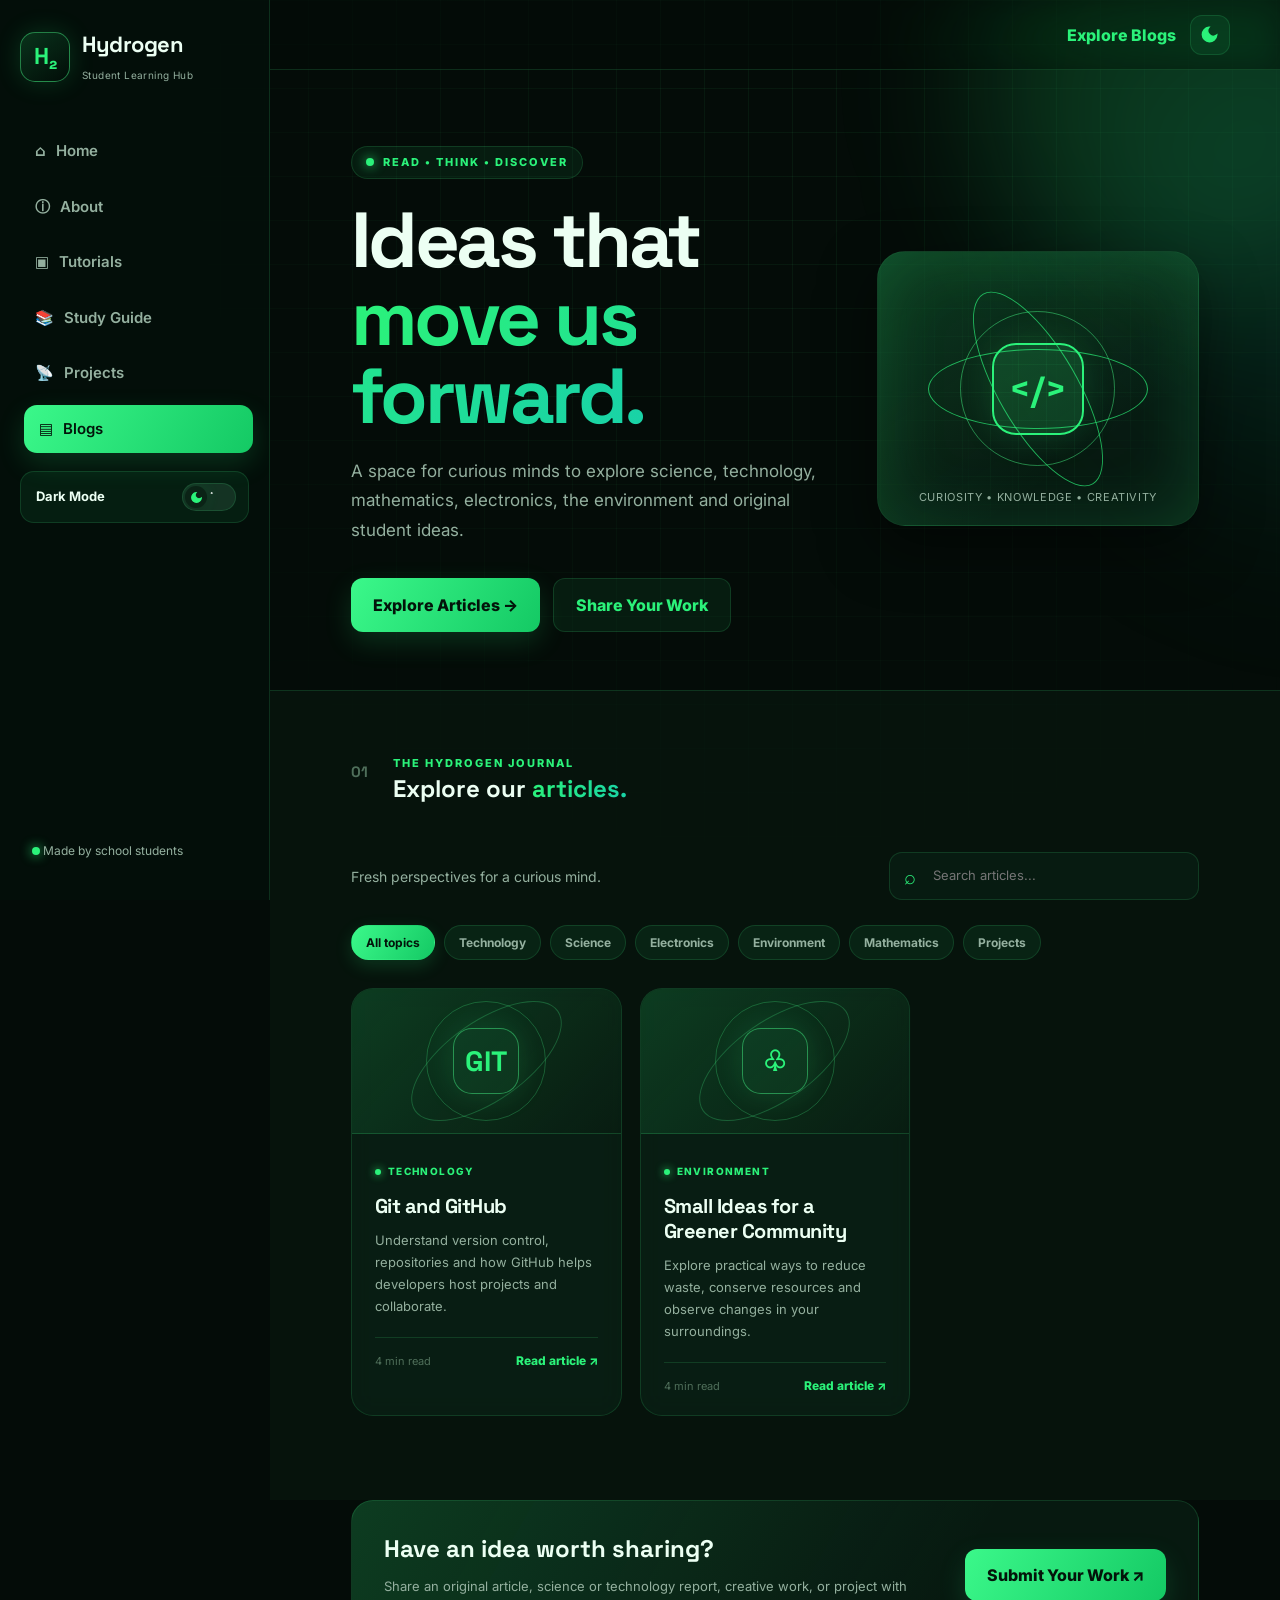
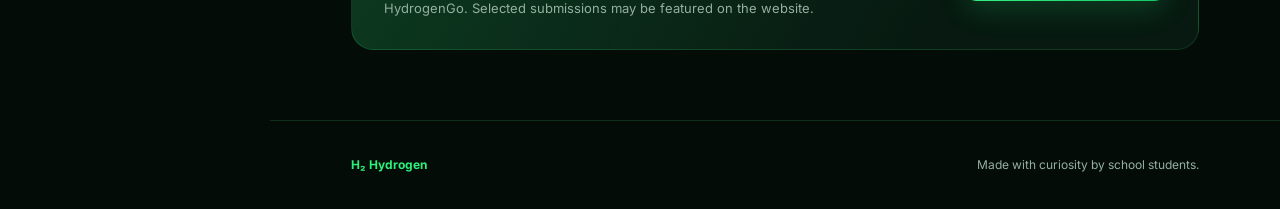
==== blogs.html @ ea43d1a5 "Add files via upload" ====
<!DOCTYPE html>
<html lang="en">
<head>
  <meta charset="UTF-8">
  <meta name="viewport" content="width=device-width, initial-scale=1.0">
  <meta name="theme-color" content="#040c08">
  <script>
    (function () {
      var r = document.documentElement, t = "dark";
      try { if (localStorage.getItem("hydrogen-theme") === "light") t = "light"; } catch (e) {}
      r.setAttribute("data-theme", t);
      r.classList.add("js");
    })();
  </script>
  <link rel="preconnect" href="https://fonts.googleapis.com">
  <link rel="preconnect" href="https://fonts.gstatic.com" crossorigin>
  <link href="https://fonts.googleapis.com/css2?family=Inter:wght@400;500;600;700&family=Space+Grotesk:wght@500;600;700&display=swap" rel="stylesheet">
  <meta name="description" content="Explore Hydrogen blogs on science, technology, electronics, mathematics, the environment, and student projects.">
  <title>Blogs | Hydrogen — Student Learning Hub</title>
  <link rel="stylesheet" href="style.css">
  <link rel="shortcut icon" href="sources/favicon.png" type="image/png">
  <style>
    /* Blog-page styles use the same design tokens as Hydrogen's main stylesheet. */
    .blog-hero { padding: 76px 8% 58px; display: grid; grid-template-columns: minmax(0,1.2fr) minmax(220px,.8fr); gap: 42px; align-items: center; }
    .blog-hero h2 { margin: 22px 0; max-width: 780px; font-size: clamp(44px,6.5vw,78px); line-height: 1; letter-spacing: -.045em; }
    .blog-hero h2 span, .blog-section h2 span { background: linear-gradient(100deg,var(--accent),var(--accent-2),var(--accent)); background-size: 200% auto; -webkit-background-clip:text; background-clip:text; color:transparent; -webkit-text-fill-color:transparent; animation: shimmer 6s linear infinite; }
    .blog-hero p { max-width: 650px; color: var(--muted); font-size: 17px; line-height: 1.75; }
    .blog-hero-visual { min-height: 275px; border: 1px solid var(--border); border-radius: 28px; background: linear-gradient(145deg,var(--glow),transparent 70%),var(--panel); box-shadow: var(--shadow),inset 0 0 70px var(--glow); display:grid; place-items:center; position:relative; overflow:hidden; }
    .blog-hero-visual::before { content:""; position:absolute; inset:0; background-image:linear-gradient(var(--grid-line) 1px,transparent 1px),linear-gradient(90deg,var(--grid-line) 1px,transparent 1px); background-size:28px 28px; -webkit-mask-image:radial-gradient(circle,#000 20%,transparent 75%); mask-image:radial-gradient(circle,#000 20%,transparent 75%); }
    .blog-orbit { width:155px;height:155px;border:1px solid var(--border-strong);border-radius:50%;display:grid;place-items:center;position:relative;animation:float 4s ease-in-out infinite; }
    .blog-orbit::before,.blog-orbit::after { content:"";position:absolute;border:1px solid var(--accent);border-radius:50%;width:220px;height:80px;opacity:.7; }
    .blog-orbit::after { transform:rotate(60deg); }
    .blog-orbit strong { width:92px;height:92px;border:2px solid var(--accent);border-radius:24px;display:grid;place-items:center;color:var(--accent);font:700 35px "Space Grotesk",sans-serif;background:var(--glow);box-shadow:0 0 35px var(--glow);z-index:1; }
    .blog-visual-caption { position:absolute;bottom:20px;color:var(--muted);font-size:11px;letter-spacing:.06em; }
    .blog-section { padding: 64px 8% 84px; background:var(--band); border-top:1px solid var(--border); }
    .blog-toolbar { display:flex;align-items:center;justify-content:space-between;gap:20px;flex-wrap:wrap;margin:0 0 25px; }
    .blog-search { width:min(100%,310px);position:relative; }
    .blog-search span { position:absolute;left:15px;top:10px;color:var(--accent);font-size:20px; }
    .blog-search input { width:100%;padding:13px 15px 13px 43px;border:1px solid var(--border);border-radius:13px;background:var(--panel);color:var(--text);font:inherit;font-size:13px;outline:none; }
    .blog-search input:focus { border-color:var(--border-strong);box-shadow:0 0 0 3px var(--glow); }
    .blog-filters { display:flex;flex-wrap:wrap;gap:9px;margin-bottom:28px; }
    .blog-filter { padding:9px 14px;border:1px solid var(--border);border-radius:99px;background:var(--link-bg);color:var(--muted);font:700 12px Inter,sans-serif;cursor:pointer;transition:transform .2s,border-color .2s,background .2s,color .2s; }
    .blog-filter:hover { transform:translateY(-2px);border-color:var(--border-strong);color:var(--text); }
    .blog-filter.active { color:var(--on-btn);border-color:transparent;background:linear-gradient(120deg,var(--btn-from),var(--btn-to));box-shadow:0 6px 18px var(--glow); }
    .blog-grid { display:grid;grid-template-columns:repeat(3,minmax(0,1fr));gap:18px; }
    .blog-card { min-width:0;min-height:310px;position:relative;isolation:isolate;overflow:hidden;padding:0;border:1px solid var(--border);border-radius:22px;background:var(--panel);backdrop-filter:blur(12px);transition:transform .35s,border-color .3s,box-shadow .35s; }
    .blog-card::before { content:"";position:absolute;inset:0;z-index:-1;pointer-events:none;background:radial-gradient(420px circle at var(--mx,50%) var(--my,0%),var(--glow),transparent 45%);opacity:0;transition:opacity .35s; }
    .blog-card:hover { transform:translateY(-7px);border-color:var(--border-strong);box-shadow:var(--shadow); }
    .blog-card:hover::before { opacity:1; }
    .blog-card-art { height:145px;display:grid;place-items:center;position:relative;overflow:hidden;border-bottom:1px solid var(--border);background:linear-gradient(135deg,var(--link-bg-hover),transparent),var(--band); }
    .blog-card-art::before,.blog-card-art::after { content:"";position:absolute;width:120px;height:120px;border:1px solid var(--border-strong);border-radius:50%;opacity:.55; }
    .blog-card-art::after { width:175px;height:80px;transform:rotate(-35deg); }
    .blog-card-art span { width:66px;height:66px;border:1px solid var(--border-strong);border-radius:19px;background:var(--link-bg);color:var(--accent);display:grid;place-items:center;font:700 28px "Space Grotesk",sans-serif;box-shadow:0 0 30px var(--glow);z-index:1; }
    .blog-card-body { padding:23px 23px 20px; }
    .blog-tag { display:inline-flex;align-items:center;gap:7px;color:var(--accent);font-size:10px;font-weight:800;letter-spacing:1.4px;text-transform:uppercase; }
    .blog-tag::before { content:"";width:6px;height:6px;border-radius:50%;background:var(--accent);box-shadow:0 0 9px var(--accent); }
    .blog-card h3 { margin:13px 0 10px;font-size:20px;line-height:1.25;letter-spacing:-.025em; }
    .blog-card p { color:var(--muted);font-size:13px;line-height:1.7;margin-bottom:20px; }
    .blog-card-bottom { display:flex;align-items:center;justify-content:space-between;gap:12px;border-top:1px solid var(--border);padding-top:14px;color:var(--faint);font-size:11px; }
    .blog-read { color:var(--accent);font-size:12px;font-weight:800;white-space:nowrap; }
    .blog-read:hover { text-decoration:underline;text-underline-offset:4px; }
    .blog-empty { display:none;text-align:center;padding:32px;border:1px dashed var(--border);border-radius:18px;color:var(--muted); }
    .blog-cta { margin:0 8% 70px;padding:30px 32px;border:1px solid var(--border);border-radius:22px;background:linear-gradient(120deg,var(--glow),transparent 70%),var(--panel);display:flex;align-items:center;justify-content:space-between;gap:22px; }
    .blog-cta h3 { font-size:24px;margin-bottom:8px; }
    .blog-cta p { color:var(--muted);font-size:13px;line-height:1.7;max-width:620px; }
    .blog-cta .btn { flex:none; }
    @media(max-width:1100px) { .blog-grid{grid-template-columns:repeat(2,minmax(0,1fr));} .blog-hero{gap:25px;} }
    @media(max-width:900px) { .blog-hero{grid-template-columns:1fr;padding:55px 6% 45px;gap:30px;} .blog-hero-visual{min-height:230px;max-width:550px;width:100%;} .blog-section{padding:55px 6% 65px;} .blog-cta{margin:0 6% 55px;} }
    @media(max-width:600px) { .blog-hero h2{font-size:clamp(42px,12vw,62px);} .blog-hero p{font-size:15px;} .blog-grid{grid-template-columns:1fr;} .blog-card{min-height:0;} .blog-card-art{height:135px;} .blog-toolbar{align-items:stretch;} .blog-search{width:100%;} .blog-cta{padding:24px;align-items:flex-start;flex-direction:column;} .blog-cta .btn{width:100%;justify-content:center;} }
  </style>
</head>
<body>
  <div class="green-pulse"></div>

  <aside class="sidebar" id="sidebar">
    <div class="brand">
      <div class="logo">H₂</div>
      <div><h1>Hydrogen</h1><span>Student Learning Hub</span></div>
    </div>
    <button class="close-btn" id="closeSidebar" aria-label="Close menu">×</button>
    <nav aria-label="Main navigation">
      <a href="index.html">⌂ <span>Home</span></a>
      <a href="index.html#about">ⓘ <span>About</span></a>
      <a href="index.html#tutorials">▣ <span>Tutorials</span></a>
      <a href="studyguide.html">📚 <span>Study Guide</span></a>
      <a href="projects.html">📡 <span>Projects</span></a>
      <a href="blogs.html" class="active" aria-current="page">▤ <span>Blogs</span></a>
    </nav>
    <button class="theme-toggle" id="themeToggle" type="button" aria-label="Toggle light and dark mode" aria-pressed="false" data-theme-toggle>
      <span class="theme-label" id="themeLabel">Dark Mode</span>
      <span class="theme-switch" aria-hidden="true"><span class="knob"><svg class="ico moon" viewBox="0 0 24 24"><path d="M21 12.8A9 9 0 1 1 11.2 3a7 7 0 0 0 9.8 9.8z"/></svg><svg class="ico sun" viewBox="0 0 24 24"><circle cx="12" cy="12" r="4.2"/><path d="M12 2v2.5M12 19.5V22M2 12h2.5M19.5 12H22M4.9 4.9l1.8 1.8M17.3 17.3l1.8 1.8M4.9 19.1l1.8-1.8M17.3 6.7l1.8-1.8" fill="none"/></svg></span></span>
    </button>
    <div class="sidebar-footer"><span class="dot"></span> Made by school students</div>
  </aside>

  <main class="content">
    <header class="topbar">
      <button class="menu-btn" id="openSidebar" aria-label="Open menu">☰</button>
      <div class="mini-brand">Hydrogen</div>
      <div class="top-actions">
        <a href="#articles" class="top-link">Explore Blogs</a>
        <button class="theme-mini" type="button" aria-label="Toggle light and dark mode" data-theme-toggle><svg class="ico moon" viewBox="0 0 24 24"><path d="M21 12.8A9 9 0 1 1 11.2 3a7 7 0 0 0 9.8 9.8z"/></svg><svg class="ico sun" viewBox="0 0 24 24"><circle cx="12" cy="12" r="4.2"/><path d="M12 2v2.5M12 19.5V22M2 12h2.5M19.5 12H22M4.9 4.9l1.8 1.8M17.3 17.3l1.8 1.8M4.9 19.1l1.8-1.8M17.3 6.7l1.8-1.8" fill="none"/></svg></button>
      </div>
    </header>

    <section class="blog-hero">
      <div class="hero-text">
        <div class="eyebrow"><span class="blink-dot"></span> READ • THINK • DISCOVER</div>
        <h2>Ideas that <span>move us forward.</span></h2>
        <p>A space for curious minds to explore science, technology, mathematics, electronics, the environment and original student ideas.</p>
        <div class="hero-actions">
          <a href="#articles" class="btn primary">Explore Articles →</a>
          <a href="#contribute" class="btn secondary">Share Your Work</a>
        </div>
      </div>
      <div class="blog-hero-visual" aria-label="Blog and ideas illustration">
        <div class="blog-orbit"><strong>&lt;/&gt;</strong></div>
        <div class="blog-visual-caption">CURIOSITY • KNOWLEDGE • CREATIVITY</div>
      </div>
    </section>

    <section class="blog-section" id="articles">
      <div class="section-heading">
        <span>01</span>
        <div><p class="eyebrow">THE HYDROGEN JOURNAL</p><h2>Explore our <span>articles.</span></h2></div>
      </div>
      <div class="blog-toolbar">
        <p style="color:var(--muted);font-size:14px">Fresh perspectives for a curious mind.</p>
        <label class="blog-search"><span aria-hidden="true">⌕</span><input type="search" id="blogSearch" placeholder="Search articles..." aria-label="Search blog articles"></label>
      </div>
      <div class="blog-filters" role="group" aria-label="Filter articles">
        <button class="blog-filter active" data-filter="all" aria-pressed="true">All topics</button>
        <button class="blog-filter" data-filter="technology" aria-pressed="false">Technology</button>
        <button class="blog-filter" data-filter="science" aria-pressed="false">Science</button>
        <button class="blog-filter" data-filter="electronics" aria-pressed="false">Electronics</button>
        <button class="blog-filter" data-filter="environment" aria-pressed="false">Environment</button>
        <button class="blog-filter" data-filter="mathematics" aria-pressed="false">Mathematics</button>
        <button class="blog-filter" data-filter="projects" aria-pressed="false">Projects</button>
      </div>

      <div class="blog-grid" id="blogGrid">
       <!-- <article class="blog-card" data-category="technology" data-search="internet website browser server web technology html coding">
          <div class="blog-card-art"><span>&lt;/&gt;</span></div>
          <div class="blog-card-body"><span class="blog-tag">Technology</span><h3>How Does the Internet Work?</h3><p>A beginner-friendly introduction to websites, browsers, servers and how information travels across the web.</p><div class="blog-card-bottom"><span>6 min read</span><a class="blog-read" href="#contribute">Read article ↗</a></div></div>
        </article> -->
  <!--      <article class="blog-card" data-category="science" data-search="scientific method hypothesis experiment observation evidence science">
          <div class="blog-card-art"><span>⚗</span></div>
          <div class="blog-card-body"><span class="blog-tag">Design</span><h3>Blender Tutorial</h3><p>Discover how to use Blender for creating 3D models and more.</p><div class="blog-card-bottom"><span>5 min read</span><a class="blog-read" href="blender-masterclass.html">Read article ↗</a></div></div>
        </article> -->
        <article class="blog-card" data-category="technology" data-search="git github version control repository commits software development programming collaboration">
          <div class="blog-card-art"><span>GIT</span></div>
          <div class="blog-card-body"><span class="blog-tag">Technology</span><h3>Git and GitHub</h3><p>Understand version control, repositories and how GitHub helps developers host projects and collaborate.</p><div class="blog-card-bottom"><span>4 min read</span><a class="blog-read" href="git-and-github.html">Read article ↗</a></div></div>
        </article>
   <!--     <article class="blog-card" data-category="electronics" data-search="arduino sensors microcontroller electronics circuit coding input output">
          <div class="blog-card-art"><span>⌁</span></div>
          <div class="blog-card-body"><span class="blog-tag">Electronics</span><h3>Getting Started with Arduino and Sensors</h3><p>Learn how a microcontroller reads sensor signals and uses them to control outputs in a practical project.</p><div class="blog-card-bottom"><span>7 min read</span><a class="blog-read" href="#contribute">Read article ↗</a></div></div>
        </article> -->
        <article class="blog-card" data-category="environment" data-search="environment pollution recycling waste sustainability climate nature">
          <div class="blog-card-art"><span>♧</span></div>
          <div class="blog-card-body"><span class="blog-tag">Environment</span><h3>Small Ideas for a Greener Community</h3><p>Explore practical ways to reduce waste, conserve resources and observe changes in your surroundings.</p><div class="blog-card-bottom"><span>4 min read</span><a class="blog-read" href="greener-community.html">Read article ↗</a></div></div>
        </article>
    <!--    <article class="blog-card" data-category="mathematics" data-search="mathematics maths patterns algebra geometry daily life problem solving">
          <div class="blog-card-art"><span>∑</span></div>
          <div class="blog-card-body"><span class="blog-tag">Mathematics</span><h3>Where Mathematics Hides in Everyday Life</h3><p>From patterns and measurement to proportions, maths helps explain everyday problems and decisions.</p><div class="blog-card-bottom"><span>5 min read</span><a class="blog-read" href="#contribute">Read article ↗</a></div></div>
        </article> -->
      <!--  <article class="blog-card" data-category="projects" data-search="student project prototype planning testing documentation invention ideas">
          <div class="blog-card-art"><span>⚙</span></div>
          <div class="blog-card-body"><span class="blog-tag">Projects</span><h3>Turn an Idea into a Working Prototype</h3><p>A simple workflow for defining a problem, planning a build, testing it carefully and recording results.</p><div class="blog-card-bottom"><span>6 min read</span><a class="blog-read" href="#contribute">Read article ↗</a></div></div>
        </article> -->
      </div>
      <div class="blog-empty" id="blogEmpty">No articles found. Try another search term or category.</div>
    </section>

    <section class="blog-cta" id="contribute">
      <div><h3>Have an idea worth sharing?</h3><p>Share an original article, science or technology report, creative work, or project with HydrogenGo. Selected submissions may be featured on the website.</p></div>
      <a class="btn primary" href="https://forms.gle/PyYU1roiR1XCvZ848" target="_blank" rel="noopener noreferrer">Submit Your Work ↗</a>
    </section>

    <footer><strong>H₂ Hydrogen</strong><span>Made with curiosity by school students.</span></footer>
  </main>
  <script src="script.js"></script>
  <script>
    (() => {
      const search = document.getElementById('blogSearch');
      const filters = [...document.querySelectorAll('.blog-filter')];
      const cards = [...document.querySelectorAll('.blog-card')];
      const empty = document.getElementById('blogEmpty');
      let category = 'all';
      function update() {
        const q = search.value.trim().toLowerCase();
        let count = 0;
        cards.forEach(card => {
          const matchesCategory = category === 'all' || card.dataset.category === category;
          const matchesSearch = (card.innerText + ' ' + card.dataset.search).toLowerCase().includes(q);
          const visible = matchesCategory && matchesSearch;
          card.hidden = !visible;
          if (visible) count++;
        });
        empty.style.display = count ? 'none' : 'block';
      }
      search.addEventListener('input', update);
      filters.forEach(button => button.addEventListener('click', () => {
        category = button.dataset.filter;
        filters.forEach(item => {
          const active = item === button;
          item.classList.toggle('active', active);
          item.setAttribute('aria-pressed', String(active));
        });
        update();
      }));
      // Keep the same cursor spotlight interaction as Hydrogen's existing cards.
      if (window.matchMedia('(hover: hover) and (pointer: fine)').matches) {
        document.addEventListener('pointermove', event => {
          const card = event.target.closest?.('.blog-card');
          if (!card) return;
          const rect = card.getBoundingClientRect();
          card.style.setProperty('--mx', `${event.clientX - rect.left}px`);
          card.style.setProperty('--my', `${event.clientY - rect.top}px`);
        }, { passive: true });
      }
    })();
  </script>
</body>
</html>
---- style.css ----
/* =========================================================
   Hydrogen — redesigned theme, light mode, toggles & motion
   ========================================================= */

*,
*::before,
*::after { box-sizing: border-box; margin: 0; padding: 0; }

/* ---------- Design tokens ---------- */
:root,
html[data-theme="dark"] {
  color-scheme: dark;
  --bg: #040c08;
  --panel: rgba(12, 36, 23, .58);
  --text: #ecfff3;
  --muted: #94b09f;
  --faint: #4f6f5b;
  --border: rgba(74, 255, 140, .14);
  --border-strong: rgba(74, 255, 140, .45);
  --accent: #2bf27a;
  --accent-2: #19d3a6;
  --accent-soft: #9affbe;
  --btn-from: #3bf88a;
  --btn-to: #14c964;
  --on-btn: #03140a;
  --nav-bg: rgba(4, 16, 10, .8);
  --bar-bg: rgba(4, 12, 8, .55);
  --band: rgba(9, 30, 19, .45);
  --shadow: 0 22px 55px rgba(0, 0, 0, .5);
  --glow: rgba(43, 242, 122, .16);
  --blob-1: rgba(43, 242, 122, .17);
  --blob-2: rgba(25, 211, 166, .11);
  --grid-line: rgba(74, 255, 140, .055);
  --link-bg: rgba(43, 242, 122, .07);
  --link-bg-hover: rgba(43, 242, 122, .15);
  --switch-track: #143323;
  --knob-bg: #0b2316;
  --ring: rgba(43, 242, 122, .55);
}

html[data-theme="light"] {
  color-scheme: light;
  --bg: #f3faf5;
  --panel: rgba(255, 255, 255, .74);
  --text: #0a1f14;
  --muted: #4a6455;
  --faint: #8ba698;
  --border: rgba(8, 110, 55, .15);
  --border-strong: rgba(8, 130, 65, .45);
  --accent: #087a3c;
  --accent-2: #0a8a78;
  --accent-soft: #066d35;
  --btn-from: #0a8a45;
  --btn-to: #066c34;
  --on-btn: #ffffff;
  --nav-bg: rgba(255, 255, 255, .82);
  --bar-bg: rgba(243, 250, 245, .7);
  --band: rgba(214, 241, 223, .55);
  --shadow: 0 20px 46px rgba(14, 82, 46, .15);
  --glow: rgba(20, 170, 90, .15);
  --blob-1: rgba(60, 214, 120, .30);
  --blob-2: rgba(120, 225, 200, .28);
  --grid-line: rgba(8, 110, 55, .06);
  --link-bg: rgba(8, 122, 60, .06);
  --link-bg-hover: rgba(8, 122, 60, .13);
  --switch-track: #bfe7cc;
  --knob-bg: #ffffff;
  --ring: rgba(8, 122, 60, .5);
}

/* ---------- Base ---------- */
html { scroll-behavior: smooth; -webkit-text-size-adjust: 100%; }

body {
  min-height: 100vh;
  min-height: 100dvh;
  background: var(--bg);
  color: var(--text);
  font-family: "Inter", system-ui, -apple-system, "Segoe UI", Roboto, Arial, sans-serif;
  line-height: 1.5;
  overflow-x: hidden;
  animation: page-in .7s ease both;
}

/* subtle tech grid behind everything */
body::before {
  content: "";
  position: fixed;
  inset: 0;
  z-index: 0;
  pointer-events: none;
  background-image:
    linear-gradient(var(--grid-line) 1px, transparent 1px),
    linear-gradient(90deg, var(--grid-line) 1px, transparent 1px);
  background-size: 44px 44px;
  -webkit-mask-image: radial-gradient(ellipse at 60% 20%, #000 10%, transparent 72%);
  mask-image: radial-gradient(ellipse at 60% 20%, #000 10%, transparent 72%);
}

a { color: inherit; text-decoration: none; }

h1, h2, h3, .logo, .atom, .mini-brand {
  font-family: "Space Grotesk", "Inter", system-ui, sans-serif;
}

::selection { background: var(--accent); color: var(--on-btn); }

:focus-visible {
  outline: 2px solid var(--ring);
  outline-offset: 3px;
  border-radius: 8px;
}

/* themed scrollbar */
html { scrollbar-width: thin; scrollbar-color: var(--faint) transparent; }
::-webkit-scrollbar { width: 10px; }
::-webkit-scrollbar-thumb { background: var(--faint); border-radius: 10px; border: 2px solid var(--bg); }

/* ---------- Ambient background blobs ---------- */
.green-pulse {
  position: fixed;
  width: 420px;
  height: 420px;
  right: -120px;
  top: -130px;
  border-radius: 50%;
  background: var(--blob-1);
  filter: blur(70px);
  animation: drift-a 14s ease-in-out infinite;
  pointer-events: none;
  z-index: 0;
}

.green-pulse::after {
  content: "";
  position: fixed;
  width: 460px;
  height: 460px;
  left: 120px;
  bottom: -200px;
  border-radius: 50%;
  background: var(--blob-2);
  filter: blur(80px);
  animation: drift-b 18s ease-in-out infinite;
}

/* ---------- Scroll progress ---------- */
.scroll-progress {
  position: fixed;
  top: 0;
  left: 0;
  width: 100%;
  height: 3px;
  z-index: 100;
  transform-origin: 0 50%;
  transform: scaleX(0);
  background: linear-gradient(90deg, var(--accent), var(--accent-2));
  box-shadow: 0 0 12px var(--accent);
  pointer-events: none;
}

/* ---------- Sidebar ---------- */
.sidebar {
  position: fixed;
  left: 0;
  top: 0;
  width: 270px;
  height: 100vh;
  height: 100dvh;
  padding: 28px 20px;
  background: var(--nav-bg);
  border-right: 1px solid var(--border);
  z-index: 40;
  display: flex;
  flex-direction: column;
  overflow-y: auto;
  -webkit-backdrop-filter: blur(22px) saturate(140%);
  backdrop-filter: blur(22px) saturate(140%);
  transition: transform .4s cubic-bezier(.2, .8, .2, 1), background-color .4s;
}

.brand {
  display: flex;
  align-items: center;
  gap: 12px;
  margin-bottom: 42px;
}

.logo {
  width: 50px;
  height: 50px;
  display: grid;
  place-items: center;
  border: 1px solid var(--border-strong);
  border-radius: 15px;
  color: var(--accent);
  font-size: 23px;
  font-weight: 800;
  background: linear-gradient(145deg, var(--glow), transparent);
  box-shadow: 0 0 26px var(--glow);
  animation: logo-glow 3.6s ease-in-out infinite;
}

.brand h1 { font-size: 22px; letter-spacing: -.02em; }
.brand span { color: var(--muted); font-size: 10px; letter-spacing: .04em; }

.sidebar nav { display: grid; gap: 7px; }

.sidebar nav a {
  position: relative;
  display: flex;
  align-items: center;
  gap: 10px;
  padding: 13px 15px;
  border-radius: 13px;
  color: var(--muted);
  font-weight: 600;
  font-size: 15px;
  transition: color .25s, background-color .25s, transform .25s, box-shadow .25s;
}

.sidebar nav a:hover {
  color: var(--text);
  background: var(--link-bg-hover);
  transform: translateX(4px);
}

.sidebar nav a.active {
  color: var(--on-btn);
  background: linear-gradient(120deg, var(--btn-from), var(--btn-to));
  transform: translateX(4px);
  box-shadow: 0 10px 28px var(--glow);
}

.sidebar-footer {
  margin-top: auto;
  color: var(--muted);
  font-size: 12px;
  padding: 12px;
}

.dot, .blink-dot {
  display: inline-block;
  width: 8px;
  height: 8px;
  border-radius: 50%;
  background: var(--accent);
  box-shadow: 0 0 12px var(--accent);
  animation: blink 1.4s infinite;
}

.backdrop {
  position: fixed;
  inset: 0;
  z-index: 30;
  background: rgba(2, 10, 6, .55);
  -webkit-backdrop-filter: blur(4px);
  backdrop-filter: blur(4px);
  opacity: 0;
  pointer-events: none;
  transition: opacity .35s ease;
}
.backdrop.show { opacity: 1; pointer-events: auto; }

/* ---------- Theme toggle (sidebar) ---------- */
.theme-toggle {
  margin-top: 18px;
  width: 100%;
  padding: 11px 12px 11px 15px;
  border: 1px solid var(--border);
  border-radius: 14px;
  background: var(--link-bg);
  color: var(--text);
  cursor: pointer;
  display: flex;
  align-items: center;
  justify-content: space-between;
  gap: 10px;
  font: inherit;
  font-size: 13px;
  font-weight: 700;
  transition: border-color .25s, transform .25s, background-color .25s;
}
.theme-toggle:hover { border-color: var(--border-strong); transform: translateX(3px); }
.theme-toggle:active { transform: scale(.98); }

.theme-switch {
  position: relative;
  flex: none;
  width: 54px;
  height: 28px;
  border-radius: 30px;
  background: var(--switch-track);
  border: 1px solid var(--border);
  overflow: hidden;
  transition: background-color .4s;
}

/* stars (dark) / clouds (light) decoration */
.theme-switch::before {
  content: "";
  position: absolute;
  inset: 0;
  background:
    radial-gradient(circle at 26% 30%, #fff 0 1px, transparent 1.5px),
    radial-gradient(circle at 40% 70%, #fff 0 1px, transparent 1.5px),
    radial-gradient(circle at 55% 35%, #fff 0 .8px, transparent 1.3px);
  opacity: .8;
  transition: opacity .4s, transform .5s;
}
html[data-theme="light"] .theme-switch::before {
  opacity: 0;
  transform: translateY(-10px);
}

.knob {
  position: absolute;
  top: 2px;
  left: 2px;
  width: 22px;
  height: 22px;
  border-radius: 50%;
  display: grid;
  place-items: center;
  color: var(--accent);
  background: var(--knob-bg);
  box-shadow: 0 2px 8px rgba(0, 0, 0, .3), 0 0 14px var(--glow);
  transition: transform .5s cubic-bezier(.68, -.4, .27, 1.4), background-color .4s;
}
html[data-theme="light"] .knob { transform: translateX(26px) rotate(360deg); color: #e89a00; }

.ico {
  grid-area: 1 / 1;
  width: 13px;
  height: 13px;
  fill: currentColor;
  stroke: currentColor;
  stroke-width: 2;
  stroke-linecap: round;
  transition: opacity .3s, transform .5s;
}
.ico.sun { opacity: 0; transform: scale(.3) rotate(-90deg); }
html[data-theme="light"] .ico.sun { opacity: 1; transform: none; }
html[data-theme="light"] .ico.moon { opacity: 0; transform: scale(.3) rotate(90deg); }

/* ---------- Theme toggle (compact, top bar) ---------- */
.theme-mini {
  position: relative;
  width: 40px;
  height: 40px;
  border-radius: 12px;
  border: 1px solid var(--border);
  background: var(--link-bg);
  color: var(--accent);
  display: grid;
  place-items: center;
  cursor: pointer;
  transition: transform .25s, border-color .25s, background-color .25s;
}
.theme-mini:hover { transform: translateY(-2px) rotate(-8deg); border-color: var(--border-strong); background: var(--link-bg-hover); }
.theme-mini:active { transform: scale(.92); }
.theme-mini .ico { width: 19px; height: 19px; }
html[data-theme="light"] .theme-mini { color: #d98b00; }

/* ---------- Layout ---------- */
.content {
  margin-left: 270px;
  position: relative;
  z-index: 1;
}

.topbar {
  position: sticky;
  top: 0;
  z-index: 20;
  height: 70px;
  display: flex;
  align-items: center;
  justify-content: space-between;
  gap: 14px;
  padding: 0 5%;
  background: var(--bar-bg);
  border-bottom: 1px solid var(--border);
  -webkit-backdrop-filter: blur(16px) saturate(140%);
  backdrop-filter: blur(16px) saturate(140%);
  transition: background-color .4s;
}

.top-actions {
  display: flex;
  align-items: center;
  gap: 14px;
  margin-left: auto;
}

.mini-brand, .top-link {
  color: var(--accent);
  font-weight: 800;
}

.top-link {
  position: relative;
  padding: 4px 0;
}
.top-link::after {
  content: "";
  position: absolute;
  left: 0; right: 0; bottom: 0;
  height: 2px;
  background: var(--accent);
  transform: scaleX(0);
  transform-origin: left;
  transition: transform .3s ease;
}
.top-link:hover::after { transform: scaleX(1); }

.menu-btn, .close-btn { display: none; }

/* ---------- Hero ---------- */
.hero {
  min-height: calc(100vh - 70px);
  padding: 80px 8%;
  display: grid;
  grid-template-columns: 1.2fr .8fr;
  gap: 50px;
  align-items: center;
}

.eyebrow {
  color: var(--accent);
  font-size: 11px;
  letter-spacing: 2px;
  font-weight: 800;
}

.hero-text .eyebrow,
.hero > :first-child > .eyebrow {
  display: inline-flex;
  align-items: center;
  gap: 9px;
  padding: 7px 14px;
  border: 1px solid var(--border);
  border-radius: 99px;
  background: var(--link-bg);
}

.hero h2 {
  margin: 22px 0;
  max-width: 800px;
  font-size: clamp(46px, 7vw, 92px);
  line-height: .98;
  letter-spacing: -.045em;
}

.hero h2 span,
.section h2 span {
  background: linear-gradient(100deg, var(--accent), var(--accent-2), var(--accent));
  background-size: 200% auto;
  -webkit-background-clip: text;
  background-clip: text;
  color: transparent;
  -webkit-text-fill-color: transparent;
  animation: shimmer 6s linear infinite;
}

.hero p {
  max-width: 650px;
  color: var(--muted);
  font-size: 18px;
  line-height: 1.7;
}

.hero-actions {
  display: flex;
  flex-wrap: wrap;
  gap: 13px;
  margin-top: 32px;
}

/* hero entrance choreography */
.hero > :first-child > * { animation: rise .9s cubic-bezier(.2, .7, .2, 1) backwards; }
.hero > :first-child > :nth-child(1) { animation-delay: .10s; }
.hero > :first-child > :nth-child(2) { animation-delay: .22s; }
.hero > :first-child > :nth-child(3) { animation-delay: .34s; }
.hero > :first-child > :nth-child(4) { animation-delay: .46s; }
.hero-card { animation: pop 1s cubic-bezier(.2, .8, .2, 1) .3s backwards; }

/* ---------- Buttons ---------- */
.btn {
  position: relative;
  display: inline-flex;
  align-items: center;
  gap: 6px;
  padding: 14px 22px;
  border-radius: 12px;
  font-weight: 800;
  overflow: hidden;
  transition: transform .3s, box-shadow .3s, border-color .3s, background-color .3s;
}

.btn.primary {
  background: linear-gradient(120deg, var(--btn-from), var(--btn-to));
  color: var(--on-btn);
  box-shadow: 0 10px 28px var(--glow);
}
.btn.primary::after {
  content: "";
  position: absolute;
  top: 0; left: -80%;
  width: 50%; height: 100%;
  background: linear-gradient(100deg, transparent, rgba(255, 255, 255, .45), transparent);
  transform: skewX(-20deg);
  transition: left .6s ease;
}
.btn.primary:hover::after { left: 130%; }

.btn.secondary {
  border: 1px solid var(--border);
  color: var(--accent);
  background: var(--link-bg);
}
.btn.secondary:hover { border-color: var(--border-strong); background: var(--link-bg-hover); }

.btn:hover { transform: translateY(-3px); box-shadow: 0 16px 34px var(--glow); }
.btn:active { transform: translateY(0) scale(.97); }

/* ---------- Hero card ---------- */
.hero-card {
  position: relative;
  height: 360px;
  border: 1px solid var(--border);
  border-radius: 30px;
  background: linear-gradient(145deg, var(--glow), transparent 70%), var(--panel);
  display: grid;
  place-items: center;
  overflow: hidden;
  box-shadow: var(--shadow), inset 0 0 80px var(--glow);
  -webkit-backdrop-filter: blur(10px);
  backdrop-filter: blur(10px);
  transition: transform .25s ease-out, box-shadow .4s, background-color .4s;
  will-change: transform;
}

.hero-card::before {
  content: "";
  position: absolute;
  inset: 0;
  background-image:
    linear-gradient(var(--grid-line) 1px, transparent 1px),
    linear-gradient(90deg, var(--grid-line) 1px, transparent 1px);
  background-size: 28px 28px;
  -webkit-mask-image: radial-gradient(circle, #000 20%, transparent 75%);
  mask-image: radial-gradient(circle, #000 20%, transparent 75%);
}

.atom {
  position: relative;
  width: 125px;
  height: 125px;
  display: grid;
  place-items: center;
  border: 2px solid var(--accent);
  border-radius: 50%;
  color: var(--accent);
  font-size: 52px;
  font-weight: 800;
  background: radial-gradient(circle, var(--glow), transparent 70%);
  box-shadow: 0 0 45px var(--glow);
  animation: float 3.4s ease-in-out infinite;
  z-index: 2;
}
.atom::before,
.atom::after {
  content: "";
  position: absolute;
  inset: -2px;
  border-radius: 50%;
  border: 2px solid var(--accent);
  opacity: 0;
  animation: ripple 3.2s ease-out infinite;
}
.atom::after { animation-delay: 1.6s; }

.orbit {
  position: absolute;
  width: 260px;
  height: 95px;
  border: 1px solid var(--border-strong);
  border-radius: 50%;
  animation: spin-one 7s linear infinite;
}
.orbit::after {
  content: "";
  position: absolute;
  top: 50%;
  left: 100%;
  width: 10px;
  height: 10px;
  margin: -5px 0 0 -5px;
  border-radius: 50%;
  background: var(--accent);
  box-shadow: 0 0 14px 2px var(--accent);
}
.orbit-two { animation: spin-two 9s linear infinite; }

.hero-card p {
  position: absolute;
  bottom: 25px;
  z-index: 2;
  color: var(--muted);
  font-size: 12px;
  letter-spacing: .03em;
}

/* ---------- Sections ---------- */
.section {
  padding: 100px 8%;
  scroll-margin-top: 80px;
}

.section-heading {
  display: flex;
  gap: 25px;
  align-items: flex-start;
  margin-bottom: 45px;
}

.section-heading > span {
  font-family: "Space Grotesk", sans-serif;
  font-size: 15px;
  color: var(--faint);
  font-weight: 800;
  padding-top: 6px;
}

.section h2 {
  margin-top: 8px;
  font-size: clamp(32px, 5vw, 54px);
  letter-spacing: -.035em;
  line-height: 1.05;
}

.about-grid, .tutorial-grid {
  display: grid;
  grid-template-columns: repeat(3, 1fr);
  gap: 18px;
}

/* ---------- Cards ---------- */
.glass-card, .tutorial-card {
  position: relative;
  isolation: isolate;
  border: 1px solid var(--border);
  background: var(--panel);
  border-radius: 22px;
  padding: 28px;
  -webkit-backdrop-filter: blur(12px);
  backdrop-filter: blur(12px);
  transition: transform .35s cubic-bezier(.2, .8, .2, 1), border-color .3s, box-shadow .35s, background-color .4s;
}

/* cursor-following spotlight */
.glass-card::before, .tutorial-card::before {
  content: "";
  position: absolute;
  inset: 0;
  z-index: -1;
  border-radius: inherit;
  background: radial-gradient(420px circle at var(--mx, 50%) var(--my, 0%), var(--glow), transparent 45%);
  opacity: 0;
  transition: opacity .35s;
  pointer-events: none;
}

.glass-card:hover, .tutorial-card:hover {
  transform: translateY(-8px);
  border-color: var(--border-strong);
  box-shadow: var(--shadow);
}
.glass-card:hover::before, .tutorial-card:hover::before { opacity: 1; }

.card-icon, .tutorial-icon {
  display: inline-grid;
  place-items: center;
  width: 58px;
  height: 58px;
  border-radius: 16px;
  border: 1px solid var(--border);
  background: var(--link-bg);
  font-size: 28px;
  color: var(--accent);
  margin-bottom: 20px;
  transition: transform .4s cubic-bezier(.2, .8, .2, 1), background-color .3s;
}
.glass-card:hover .card-icon,
.tutorial-card:hover .tutorial-icon {
  transform: scale(1.1) rotate(-6deg);
  background: var(--link-bg-hover);
}

.glass-card h3, .tutorial-card h3 {
  margin-bottom: 10px;
  font-size: 19px;
  letter-spacing: -.01em;
}

.glass-card p, .tutorial-card p {
  color: var(--muted);
  line-height: 1.65;
  font-size: 14px;
}

.glass-card p a, .glass-card strong a {
  color: var(--accent);
  text-decoration: underline;
  text-decoration-thickness: 1.5px;
  text-underline-offset: 3px;
}

.tutorials { background: var(--band); transition: background-color .4s; }

.tutorial-card { min-height: 310px; overflow: hidden; }

.tutorial-number {
  position: absolute;
  top: 18px;
  right: 22px;
  color: var(--faint);
  font-family: "Space Grotesk", sans-serif;
  font-weight: 800;
  font-size: 22px;
  opacity: .8;
}

.tutorial-icon { font-size: 30px; }

.tutorial-card .read {
  position: absolute;
  left: 28px;
  bottom: 25px;
  color: var(--accent);
  font-size: 13px;
  font-weight: 800;
}
.tutorial-card .read a { border-bottom: 2px solid transparent; transition: border-color .25s; }
.tutorial-card .read a:hover { border-color: var(--accent); }

/* ---------- Project / study links ---------- */
.studyarea { padding: 10px 0; }
.studyarea ul { list-style: none; padding: 0; margin: 0; }
.studyarea li { margin: 8px 0; }

.studyarea a {
  display: flex;
  align-items: center;
  justify-content: space-between;
  gap: 12px;
  padding: 12px 15px;
  border-radius: 12px;
  border: 1px solid var(--border);
  background: var(--link-bg);
  color: var(--text);
  font-size: 14px;
  font-weight: 600;
  text-decoration: none;
  transition: transform .25s, border-color .25s, background-color .25s;
}
.studyarea a::after {
  content: "→";
  color: var(--accent);
  font-weight: 800;
  transition: transform .25s;
}
.studyarea a:hover {
  transform: translateX(5px);
  border-color: var(--border-strong);
  background: var(--link-bg-hover);
}
.studyarea a:hover::after { transform: translateX(4px); }

/* project people cards */
.person-header { display: flex; gap: 20px; align-items: flex-start; }
.person-header .card-icon { flex: none; }
.person-header > div:last-child { min-width: 0; }
.section > .glass-card { margin-bottom: 6px; }

/* ---------- Footer ---------- */
footer {
  position: relative;
  border-top: 1px solid var(--border);
  padding: 35px 8%;
  display: flex;
  justify-content: space-between;
  gap: 20px;
  color: var(--muted);
  font-size: 12px;
}
footer strong { color: var(--accent); }

/* ---------- Scroll reveal ---------- */
.js .reveal { opacity: 0; }
.js .reveal.in {
  opacity: 1;
  animation: rise .85s cubic-bezier(.2, .7, .2, 1) backwards;
  animation-delay: var(--d, 0s);
}

/* ---------- Theme switching ---------- */
html.theme-anim *,
html.theme-anim *::after {
  transition: background-color .5s ease, color .5s ease, border-color .5s ease, box-shadow .5s ease, fill .5s ease !important;
}

html.theme-vt::view-transition-old(root),
html.theme-vt::view-transition-new(root) {
  animation: none;
  mix-blend-mode: normal;
}
html.theme-vt::view-transition-old(root) { z-index: 1; }
html.theme-vt::view-transition-new(root) { z-index: 2; }

/* ---------- Keyframes ---------- */
@keyframes page-in { from { opacity: 0; } to { opacity: 1; } }
@keyframes rise   { from { opacity: 0; transform: translateY(28px); } to { opacity: 1; transform: none; } }
@keyframes pop    { from { opacity: 0; transform: scale(.88) translateY(20px); } to { opacity: 1; transform: none; } }
@keyframes blink  { 0%, 45% { opacity: 1; } 50%, 100% { opacity: .2; } }
@keyframes float  { 0%, 100% { transform: translateY(0); } 50% { transform: translateY(-12px); } }
@keyframes shimmer { to { background-position: 200% center; } }
@keyframes ripple { 0% { transform: scale(1); opacity: .55; } 100% { transform: scale(2.3); opacity: 0; } }
@keyframes spin-one { from { transform: rotate(0deg); }  to { transform: rotate(360deg); } }
@keyframes spin-two { from { transform: rotate(60deg); } to { transform: rotate(420deg); } }
@keyframes logo-glow { 0%, 100% { box-shadow: 0 0 18px var(--glow); } 50% { box-shadow: 0 0 34px var(--glow), 0 0 4px var(--border-strong); } }
@keyframes drift-a { 0%, 100% { transform: translate(0, 0) scale(1); } 50% { transform: translate(-60px, 70px) scale(1.15); } }
@keyframes drift-b { 0%, 100% { transform: translate(0, 0) scale(1); } 50% { transform: translate(90px, -50px) scale(1.1); } }

/* ---------- Responsive ---------- */
@media (max-width: 900px) {
  .sidebar { transform: translateX(-100%); width: min(290px, 84vw); }
  .sidebar.open { transform: translateX(0); box-shadow: 0 0 60px rgba(0, 0, 0, .4); }

  .content { margin-left: 0; }

  .menu-btn, .close-btn {
    display: grid;
    place-items: center;
    width: 40px;
    height: 40px;
    border: 1px solid var(--border);
    border-radius: 12px;
    background: var(--link-bg);
    color: var(--accent);
    font-size: 22px;
    cursor: pointer;
    transition: transform .25s, background-color .25s;
  }
  .menu-btn:active, .close-btn:active { transform: scale(.92); }

  .close-btn { position: absolute; right: 15px; top: 18px; font-size: 26px; line-height: 1; }

  .topbar { padding: 0 5%; }
  .top-actions { gap: 10px; }
  .mini-brand { margin-right: auto; margin-left: 4px; }

  .hero { grid-template-columns: 1fr; padding-top: 55px; min-height: auto; }
  .hero-card { max-width: 500px; }
  .section { padding: 70px 6%; }
  .about-grid, .tutorial-grid { grid-template-columns: 1fr; }
  .tutorial-card { min-height: 280px; }
  .person-header { flex-direction: column; gap: 4px; }
  footer { flex-direction: column; }
}

@media (min-width: 901px) {
  .mini-brand { display: none; }
}

@media (max-width: 480px) {
  .hero-actions .btn { flex: 1 1 100%; justify-content: center; }
  .section-heading { gap: 14px; }
}

/* ---------- Reduced motion ---------- */
@media (prefers-reduced-motion: reduce) {
  *, *::before, *::after {
    animation-duration: .001ms !important;
    animation-iteration-count: 1 !important;
    animation-delay: 0s !important;
    transition-duration: .001ms !important;
    scroll-behavior: auto !important;
  }
  .js .reveal { opacity: 1; }
}
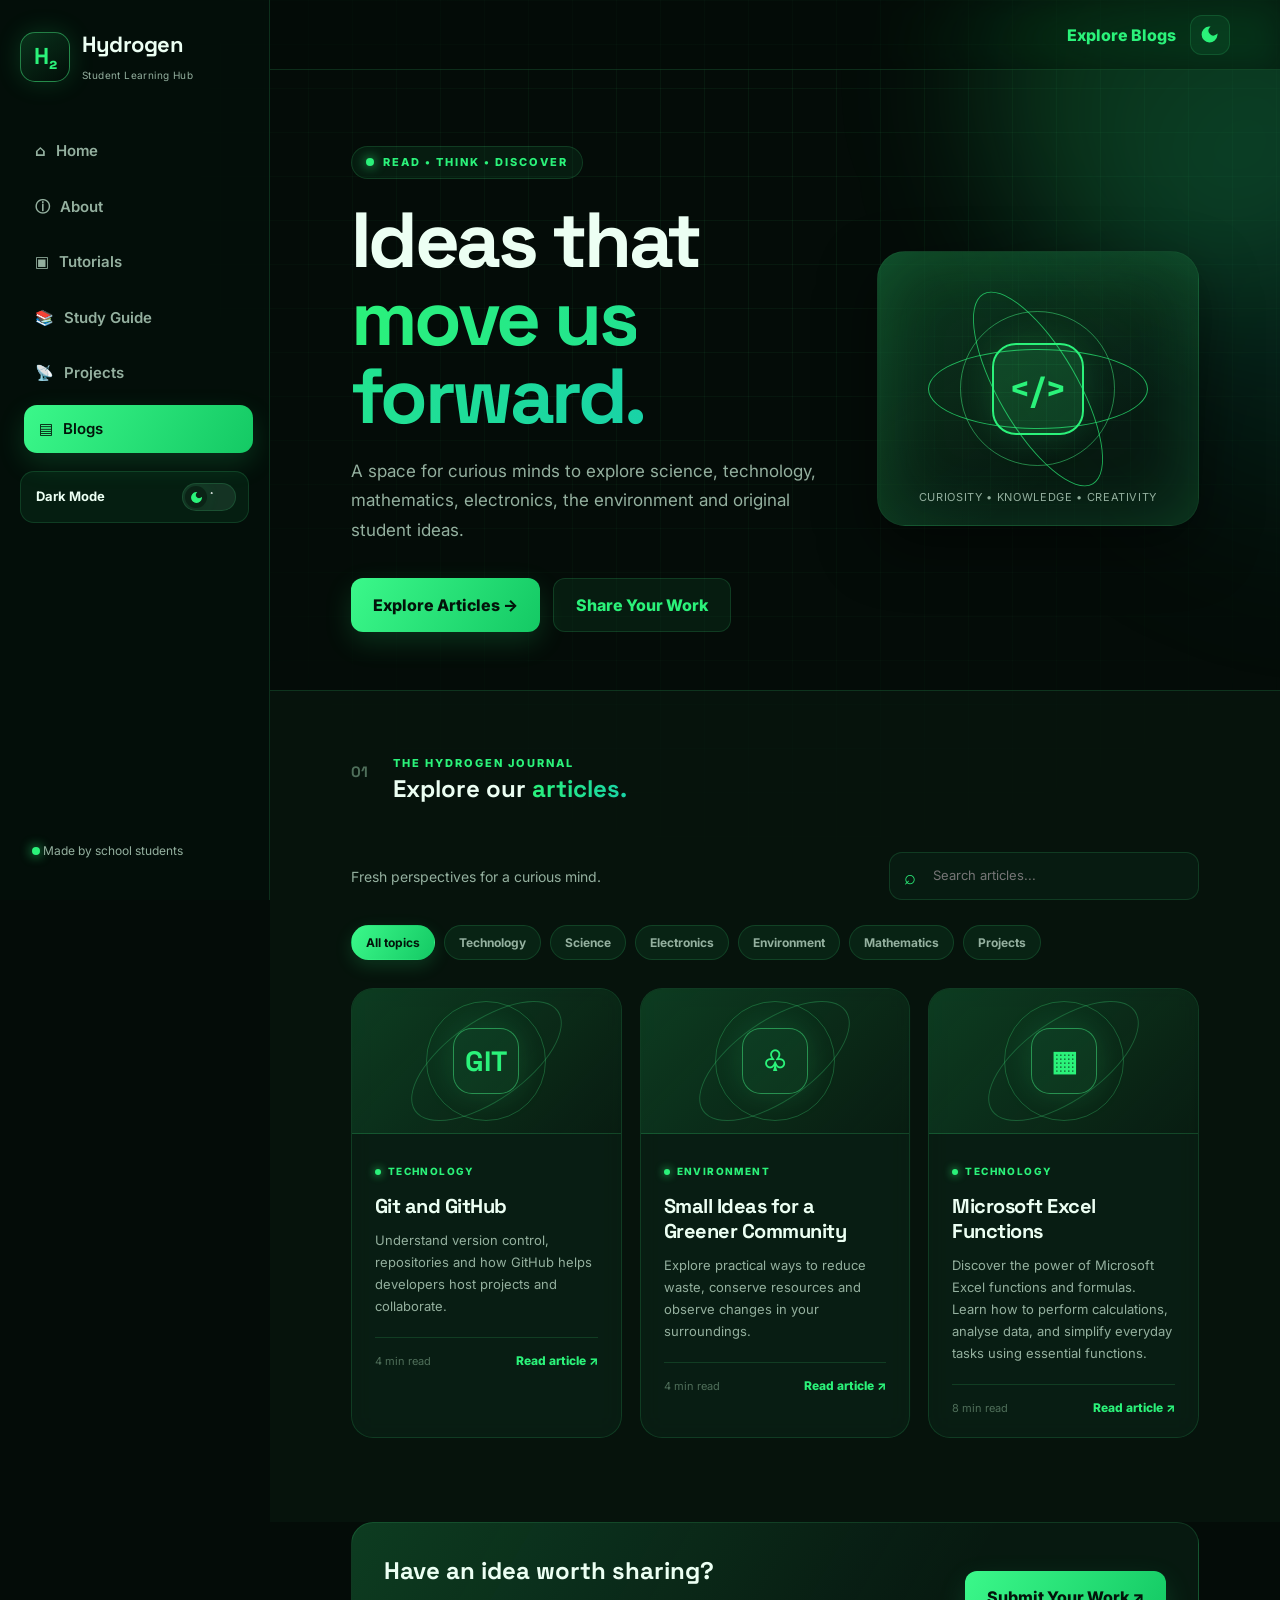
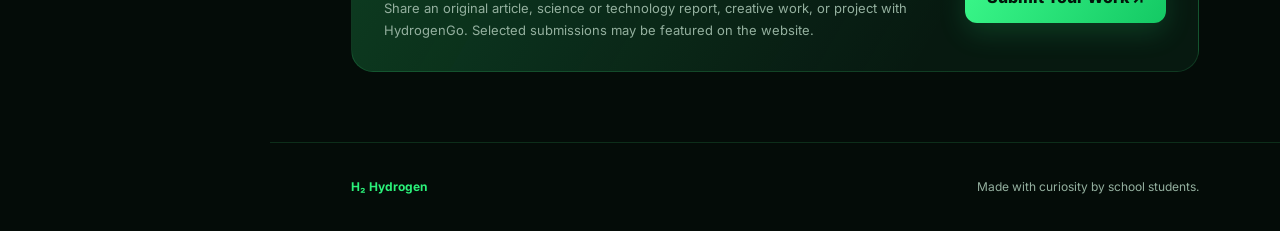
==== commit 2493e812: "Add new blog article about Microsoft Excel functions" ====
--- a/blogs.html
+++ b/blogs.html
@@ -17,7 +17,7 @@
   <link href="https://fonts.googleapis.com/css2?family=Inter:wght@400;500;600;700&family=Space+Grotesk:wght@500;600;700&display=swap" rel="stylesheet">
   <meta name="description" content="Explore Hydrogen blogs on science, technology, electronics, mathematics, the environment, and student projects.">
   <title>Blogs | Hydrogen — Student Learning Hub</title>
-  <link rel="stylesheet" href="style.css">
+  <link rel="stylesheet" href="css/style.css">
   <link rel="shortcut icon" href="sources/favicon.png" type="image/png">
   <style>
     /* Blog-page styles use the same design tokens as Hydrogen's main stylesheet. */
@@ -167,6 +167,10 @@
           <div class="blog-card-art"><span>⚙</span></div>
           <div class="blog-card-body"><span class="blog-tag">Projects</span><h3>Turn an Idea into a Working Prototype</h3><p>A simple workflow for defining a problem, planning a build, testing it carefully and recording results.</p><div class="blog-card-bottom"><span>6 min read</span><a class="blog-read" href="#contribute">Read article ↗</a></div></div>
         </article> -->
+        <article class="blog-card" data-category="technology" data-search="microsoft excel functions formulas spreadsheet data calculation sum average count if vlookup">
+  <div class="blog-card-art"><span>▦</span></div>
+  <div class="blog-card-body"><span class="blog-tag">Technology</span><h3>Microsoft Excel Functions</h3><p>Discover the power of Microsoft Excel functions and formulas. Learn how to perform calculations, analyse data, and simplify everyday tasks using essential functions.</p><div class="blog-card-bottom"><span>8 min read</span><a class="blog-read" href="microsoft-excel-functions.html">Read article ↗</a></div></div>
+        </article>
       </div>
       <div class="blog-empty" id="blogEmpty">No articles found. Try another search term or category.</div>
     </section>
--- a/css/style.css
+++ b/css/style.css
@@ -0,0 +1,892 @@
+/* =========================================================
+   Hydrogen — redesigned theme, light mode, toggles & motion
+   ========================================================= */
+
+*,
+*::before,
+*::after { box-sizing: border-box; margin: 0; padding: 0; }
+
+/* ---------- Design tokens ---------- */
+:root,
+html[data-theme="dark"] {
+  color-scheme: dark;
+  --bg: #040c08;
+  --panel: rgba(12, 36, 23, .58);
+  --text: #ecfff3;
+  --muted: #94b09f;
+  --faint: #4f6f5b;
+  --border: rgba(74, 255, 140, .14);
+  --border-strong: rgba(74, 255, 140, .45);
+  --accent: #2bf27a;
+  --accent-2: #19d3a6;
+  --accent-soft: #9affbe;
+  --btn-from: #3bf88a;
+  --btn-to: #14c964;
+  --on-btn: #03140a;
+  --nav-bg: rgba(4, 16, 10, .8);
+  --bar-bg: rgba(4, 12, 8, .55);
+  --band: rgba(9, 30, 19, .45);
+  --shadow: 0 22px 55px rgba(0, 0, 0, .5);
+  --glow: rgba(43, 242, 122, .16);
+  --blob-1: rgba(43, 242, 122, .17);
+  --blob-2: rgba(25, 211, 166, .11);
+  --grid-line: rgba(74, 255, 140, .055);
+  --link-bg: rgba(43, 242, 122, .07);
+  --link-bg-hover: rgba(43, 242, 122, .15);
+  --switch-track: #143323;
+  --knob-bg: #0b2316;
+  --ring: rgba(43, 242, 122, .55);
+}
+
+html[data-theme="light"] {
+  color-scheme: light;
+  --bg: #f3faf5;
+  --panel: rgba(255, 255, 255, .74);
+  --text: #0a1f14;
+  --muted: #4a6455;
+  --faint: #8ba698;
+  --border: rgba(8, 110, 55, .15);
+  --border-strong: rgba(8, 130, 65, .45);
+  --accent: #087a3c;
+  --accent-2: #0a8a78;
+  --accent-soft: #066d35;
+  --btn-from: #0a8a45;
+  --btn-to: #066c34;
+  --on-btn: #ffffff;
+  --nav-bg: rgba(255, 255, 255, .82);
+  --bar-bg: rgba(243, 250, 245, .7);
+  --band: rgba(214, 241, 223, .55);
+  --shadow: 0 20px 46px rgba(14, 82, 46, .15);
+  --glow: rgba(20, 170, 90, .15);
+  --blob-1: rgba(60, 214, 120, .30);
+  --blob-2: rgba(120, 225, 200, .28);
+  --grid-line: rgba(8, 110, 55, .06);
+  --link-bg: rgba(8, 122, 60, .06);
+  --link-bg-hover: rgba(8, 122, 60, .13);
+  --switch-track: #bfe7cc;
+  --knob-bg: #ffffff;
+  --ring: rgba(8, 122, 60, .5);
+}
+
+/* ---------- Base ---------- */
+html { scroll-behavior: smooth; -webkit-text-size-adjust: 100%; }
+
+body {
+  min-height: 100vh;
+  min-height: 100dvh;
+  background: var(--bg);
+  color: var(--text);
+  font-family: "Inter", system-ui, -apple-system, "Segoe UI", Roboto, Arial, sans-serif;
+  line-height: 1.5;
+  overflow-x: hidden;
+  animation: page-in .7s ease both;
+}
+
+/* subtle tech grid behind everything */
+body::before {
+  content: "";
+  position: fixed;
+  inset: 0;
+  z-index: 0;
+  pointer-events: none;
+  background-image:
+    linear-gradient(var(--grid-line) 1px, transparent 1px),
+    linear-gradient(90deg, var(--grid-line) 1px, transparent 1px);
+  background-size: 44px 44px;
+  -webkit-mask-image: radial-gradient(ellipse at 60% 20%, #000 10%, transparent 72%);
+  mask-image: radial-gradient(ellipse at 60% 20%, #000 10%, transparent 72%);
+}
+
+a { color: inherit; text-decoration: none; }
+
+h1, h2, h3, .logo, .atom, .mini-brand {
+  font-family: "Space Grotesk", "Inter", system-ui, sans-serif;
+}
+
+::selection { background: var(--accent); color: var(--on-btn); }
+
+:focus-visible {
+  outline: 2px solid var(--ring);
+  outline-offset: 3px;
+  border-radius: 8px;
+}
+
+/* themed scrollbar */
+html { scrollbar-width: thin; scrollbar-color: var(--faint) transparent; }
+::-webkit-scrollbar { width: 10px; }
+::-webkit-scrollbar-thumb { background: var(--faint); border-radius: 10px; border: 2px solid var(--bg); }
+
+/* ---------- Ambient background blobs ---------- */
+.green-pulse {
+  position: fixed;
+  width: 420px;
+  height: 420px;
+  right: -120px;
+  top: -130px;
+  border-radius: 50%;
+  background: var(--blob-1);
+  filter: blur(70px);
+  animation: drift-a 14s ease-in-out infinite;
+  pointer-events: none;
+  z-index: 0;
+}
+
+.green-pulse::after {
+  content: "";
+  position: fixed;
+  width: 460px;
+  height: 460px;
+  left: 120px;
+  bottom: -200px;
+  border-radius: 50%;
+  background: var(--blob-2);
+  filter: blur(80px);
+  animation: drift-b 18s ease-in-out infinite;
+}
+
+/* ---------- Scroll progress ---------- */
+.scroll-progress {
+  position: fixed;
+  top: 0;
+  left: 0;
+  width: 100%;
+  height: 3px;
+  z-index: 100;
+  transform-origin: 0 50%;
+  transform: scaleX(0);
+  background: linear-gradient(90deg, var(--accent), var(--accent-2));
+  box-shadow: 0 0 12px var(--accent);
+  pointer-events: none;
+}
+
+/* ---------- Sidebar ---------- */
+.sidebar {
+  position: fixed;
+  left: 0;
+  top: 0;
+  width: 270px;
+  height: 100vh;
+  height: 100dvh;
+  padding: 28px 20px;
+  background: var(--nav-bg);
+  border-right: 1px solid var(--border);
+  z-index: 40;
+  display: flex;
+  flex-direction: column;
+  overflow-y: auto;
+  -webkit-backdrop-filter: blur(22px) saturate(140%);
+  backdrop-filter: blur(22px) saturate(140%);
+  transition: transform .4s cubic-bezier(.2, .8, .2, 1), background-color .4s;
+}
+
+.brand {
+  display: flex;
+  align-items: center;
+  gap: 12px;
+  margin-bottom: 42px;
+}
+
+.logo {
+  width: 50px;
+  height: 50px;
+  display: grid;
+  place-items: center;
+  border: 1px solid var(--border-strong);
+  border-radius: 15px;
+  color: var(--accent);
+  font-size: 23px;
+  font-weight: 800;
+  background: linear-gradient(145deg, var(--glow), transparent);
+  box-shadow: 0 0 26px var(--glow);
+  animation: logo-glow 3.6s ease-in-out infinite;
+}
+
+.brand h1 { font-size: 22px; letter-spacing: -.02em; }
+.brand span { color: var(--muted); font-size: 10px; letter-spacing: .04em; }
+
+.sidebar nav { display: grid; gap: 7px; }
+
+.sidebar nav a {
+  position: relative;
+  display: flex;
+  align-items: center;
+  gap: 10px;
+  padding: 13px 15px;
+  border-radius: 13px;
+  color: var(--muted);
+  font-weight: 600;
+  font-size: 15px;
+  transition: color .25s, background-color .25s, transform .25s, box-shadow .25s;
+}
+
+.sidebar nav a:hover {
+  color: var(--text);
+  background: var(--link-bg-hover);
+  transform: translateX(4px);
+}
+
+.sidebar nav a.active {
+  color: var(--on-btn);
+  background: linear-gradient(120deg, var(--btn-from), var(--btn-to));
+  transform: translateX(4px);
+  box-shadow: 0 10px 28px var(--glow);
+}
+
+.sidebar-footer {
+  margin-top: auto;
+  color: var(--muted);
+  font-size: 12px;
+  padding: 12px;
+}
+
+.dot, .blink-dot {
+  display: inline-block;
+  width: 8px;
+  height: 8px;
+  border-radius: 50%;
+  background: var(--accent);
+  box-shadow: 0 0 12px var(--accent);
+  animation: blink 1.4s infinite;
+}
+
+.backdrop {
+  position: fixed;
+  inset: 0;
+  z-index: 30;
+  background: rgba(2, 10, 6, .55);
+  -webkit-backdrop-filter: blur(4px);
+  backdrop-filter: blur(4px);
+  opacity: 0;
+  pointer-events: none;
+  transition: opacity .35s ease;
+}
+.backdrop.show { opacity: 1; pointer-events: auto; }
+
+/* ---------- Theme toggle (sidebar) ---------- */
+.theme-toggle {
+  margin-top: 18px;
+  width: 100%;
+  padding: 11px 12px 11px 15px;
+  border: 1px solid var(--border);
+  border-radius: 14px;
+  background: var(--link-bg);
+  color: var(--text);
+  cursor: pointer;
+  display: flex;
+  align-items: center;
+  justify-content: space-between;
+  gap: 10px;
+  font: inherit;
+  font-size: 13px;
+  font-weight: 700;
+  transition: border-color .25s, transform .25s, background-color .25s;
+}
+.theme-toggle:hover { border-color: var(--border-strong); transform: translateX(3px); }
+.theme-toggle:active { transform: scale(.98); }
+
+.theme-switch {
+  position: relative;
+  flex: none;
+  width: 54px;
+  height: 28px;
+  border-radius: 30px;
+  background: var(--switch-track);
+  border: 1px solid var(--border);
+  overflow: hidden;
+  transition: background-color .4s;
+}
+
+/* stars (dark) / clouds (light) decoration */
+.theme-switch::before {
+  content: "";
+  position: absolute;
+  inset: 0;
+  background:
+    radial-gradient(circle at 26% 30%, #fff 0 1px, transparent 1.5px),
+    radial-gradient(circle at 40% 70%, #fff 0 1px, transparent 1.5px),
+    radial-gradient(circle at 55% 35%, #fff 0 .8px, transparent 1.3px);
+  opacity: .8;
+  transition: opacity .4s, transform .5s;
+}
+html[data-theme="light"] .theme-switch::before {
+  opacity: 0;
+  transform: translateY(-10px);
+}
+
+.knob {
+  position: absolute;
+  top: 2px;
+  left: 2px;
+  width: 22px;
+  height: 22px;
+  border-radius: 50%;
+  display: grid;
+  place-items: center;
+  color: var(--accent);
+  background: var(--knob-bg);
+  box-shadow: 0 2px 8px rgba(0, 0, 0, .3), 0 0 14px var(--glow);
+  transition: transform .5s cubic-bezier(.68, -.4, .27, 1.4), background-color .4s;
+}
+html[data-theme="light"] .knob { transform: translateX(26px) rotate(360deg); color: #e89a00; }
+
+.ico {
+  grid-area: 1 / 1;
+  width: 13px;
+  height: 13px;
+  fill: currentColor;
+  stroke: currentColor;
+  stroke-width: 2;
+  stroke-linecap: round;
+  transition: opacity .3s, transform .5s;
+}
+.ico.sun { opacity: 0; transform: scale(.3) rotate(-90deg); }
+html[data-theme="light"] .ico.sun { opacity: 1; transform: none; }
+html[data-theme="light"] .ico.moon { opacity: 0; transform: scale(.3) rotate(90deg); }
+
+/* ---------- Theme toggle (compact, top bar) ---------- */
+.theme-mini {
+  position: relative;
+  width: 40px;
+  height: 40px;
+  border-radius: 12px;
+  border: 1px solid var(--border);
+  background: var(--link-bg);
+  color: var(--accent);
+  display: grid;
+  place-items: center;
+  cursor: pointer;
+  transition: transform .25s, border-color .25s, background-color .25s;
+}
+.theme-mini:hover { transform: translateY(-2px) rotate(-8deg); border-color: var(--border-strong); background: var(--link-bg-hover); }
+.theme-mini:active { transform: scale(.92); }
+.theme-mini .ico { width: 19px; height: 19px; }
+html[data-theme="light"] .theme-mini { color: #d98b00; }
+
+/* ---------- Layout ---------- */
+.content {
+  margin-left: 270px;
+  position: relative;
+  z-index: 1;
+}
+
+.topbar {
+  position: sticky;
+  top: 0;
+  z-index: 20;
+  height: 70px;
+  display: flex;
+  align-items: center;
+  justify-content: space-between;
+  gap: 14px;
+  padding: 0 5%;
+  background: var(--bar-bg);
+  border-bottom: 1px solid var(--border);
+  -webkit-backdrop-filter: blur(16px) saturate(140%);
+  backdrop-filter: blur(16px) saturate(140%);
+  transition: background-color .4s;
+}
+
+.top-actions {
+  display: flex;
+  align-items: center;
+  gap: 14px;
+  margin-left: auto;
+}
+
+.mini-brand, .top-link {
+  color: var(--accent);
+  font-weight: 800;
+}
+
+.top-link {
+  position: relative;
+  padding: 4px 0;
+}
+.top-link::after {
+  content: "";
+  position: absolute;
+  left: 0; right: 0; bottom: 0;
+  height: 2px;
+  background: var(--accent);
+  transform: scaleX(0);
+  transform-origin: left;
+  transition: transform .3s ease;
+}
+.top-link:hover::after { transform: scaleX(1); }
+
+.menu-btn, .close-btn { display: none; }
+
+/* ---------- Hero ---------- */
+.hero {
+  min-height: calc(100vh - 70px);
+  padding: 80px 8%;
+  display: grid;
+  grid-template-columns: 1.2fr .8fr;
+  gap: 50px;
+  align-items: center;
+}
+
+.eyebrow {
+  color: var(--accent);
+  font-size: 11px;
+  letter-spacing: 2px;
+  font-weight: 800;
+}
+
+.hero-text .eyebrow,
+.hero > :first-child > .eyebrow {
+  display: inline-flex;
+  align-items: center;
+  gap: 9px;
+  padding: 7px 14px;
+  border: 1px solid var(--border);
+  border-radius: 99px;
+  background: var(--link-bg);
+}
+
+.hero h2 {
+  margin: 22px 0;
+  max-width: 800px;
+  font-size: clamp(46px, 7vw, 92px);
+  line-height: .98;
+  letter-spacing: -.045em;
+}
+
+.hero h2 span,
+.section h2 span {
+  background: linear-gradient(100deg, var(--accent), var(--accent-2), var(--accent));
+  background-size: 200% auto;
+  -webkit-background-clip: text;
+  background-clip: text;
+  color: transparent;
+  -webkit-text-fill-color: transparent;
+  animation: shimmer 6s linear infinite;
+}
+
+.hero p {
+  max-width: 650px;
+  color: var(--muted);
+  font-size: 18px;
+  line-height: 1.7;
+}
+
+.hero-actions {
+  display: flex;
+  flex-wrap: wrap;
+  gap: 13px;
+  margin-top: 32px;
+}
+
+/* hero entrance choreography */
+.hero > :first-child > * { animation: rise .9s cubic-bezier(.2, .7, .2, 1) backwards; }
+.hero > :first-child > :nth-child(1) { animation-delay: .10s; }
+.hero > :first-child > :nth-child(2) { animation-delay: .22s; }
+.hero > :first-child > :nth-child(3) { animation-delay: .34s; }
+.hero > :first-child > :nth-child(4) { animation-delay: .46s; }
+.hero-card { animation: pop 1s cubic-bezier(.2, .8, .2, 1) .3s backwards; }
+
+/* ---------- Buttons ---------- */
+.btn {
+  position: relative;
+  display: inline-flex;
+  align-items: center;
+  gap: 6px;
+  padding: 14px 22px;
+  border-radius: 12px;
+  font-weight: 800;
+  overflow: hidden;
+  transition: transform .3s, box-shadow .3s, border-color .3s, background-color .3s;
+}
+
+.btn.primary {
+  background: linear-gradient(120deg, var(--btn-from), var(--btn-to));
+  color: var(--on-btn);
+  box-shadow: 0 10px 28px var(--glow);
+}
+.btn.primary::after {
+  content: "";
+  position: absolute;
+  top: 0; left: -80%;
+  width: 50%; height: 100%;
+  background: linear-gradient(100deg, transparent, rgba(255, 255, 255, .45), transparent);
+  transform: skewX(-20deg);
+  transition: left .6s ease;
+}
+.btn.primary:hover::after { left: 130%; }
+
+.btn.secondary {
+  border: 1px solid var(--border);
+  color: var(--accent);
+  background: var(--link-bg);
+}
+.btn.secondary:hover { border-color: var(--border-strong); background: var(--link-bg-hover); }
+
+.btn:hover { transform: translateY(-3px); box-shadow: 0 16px 34px var(--glow); }
+.btn:active { transform: translateY(0) scale(.97); }
+
+/* ---------- Hero card ---------- */
+.hero-card {
+  position: relative;
+  height: 360px;
+  border: 1px solid var(--border);
+  border-radius: 30px;
+  background: linear-gradient(145deg, var(--glow), transparent 70%), var(--panel);
+  display: grid;
+  place-items: center;
+  overflow: hidden;
+  box-shadow: var(--shadow), inset 0 0 80px var(--glow);
+  -webkit-backdrop-filter: blur(10px);
+  backdrop-filter: blur(10px);
+  transition: transform .25s ease-out, box-shadow .4s, background-color .4s;
+  will-change: transform;
+}
+
+.hero-card::before {
+  content: "";
+  position: absolute;
+  inset: 0;
+  background-image:
+    linear-gradient(var(--grid-line) 1px, transparent 1px),
+    linear-gradient(90deg, var(--grid-line) 1px, transparent 1px);
+  background-size: 28px 28px;
+  -webkit-mask-image: radial-gradient(circle, #000 20%, transparent 75%);
+  mask-image: radial-gradient(circle, #000 20%, transparent 75%);
+}
+
+.atom {
+  position: relative;
+  width: 125px;
+  height: 125px;
+  display: grid;
+  place-items: center;
+  border: 2px solid var(--accent);
+  border-radius: 50%;
+  color: var(--accent);
+  font-size: 52px;
+  font-weight: 800;
+  background: radial-gradient(circle, var(--glow), transparent 70%);
+  box-shadow: 0 0 45px var(--glow);
+  animation: float 3.4s ease-in-out infinite;
+  z-index: 2;
+}
+.atom::before,
+.atom::after {
+  content: "";
+  position: absolute;
+  inset: -2px;
+  border-radius: 50%;
+  border: 2px solid var(--accent);
+  opacity: 0;
+  animation: ripple 3.2s ease-out infinite;
+}
+.atom::after { animation-delay: 1.6s; }
+
+.orbit {
+  position: absolute;
+  width: 260px;
+  height: 95px;
+  border: 1px solid var(--border-strong);
+  border-radius: 50%;
+  animation: spin-one 7s linear infinite;
+}
+.orbit::after {
+  content: "";
+  position: absolute;
+  top: 50%;
+  left: 100%;
+  width: 10px;
+  height: 10px;
+  margin: -5px 0 0 -5px;
+  border-radius: 50%;
+  background: var(--accent);
+  box-shadow: 0 0 14px 2px var(--accent);
+}
+.orbit-two { animation: spin-two 9s linear infinite; }
+
+.hero-card p {
+  position: absolute;
+  bottom: 25px;
+  z-index: 2;
+  color: var(--muted);
+  font-size: 12px;
+  letter-spacing: .03em;
+}
+
+/* ---------- Sections ---------- */
+.section {
+  padding: 100px 8%;
+  scroll-margin-top: 80px;
+}
+
+.section-heading {
+  display: flex;
+  gap: 25px;
+  align-items: flex-start;
+  margin-bottom: 45px;
+}
+
+.section-heading > span {
+  font-family: "Space Grotesk", sans-serif;
+  font-size: 15px;
+  color: var(--faint);
+  font-weight: 800;
+  padding-top: 6px;
+}
+
+.section h2 {
+  margin-top: 8px;
+  font-size: clamp(32px, 5vw, 54px);
+  letter-spacing: -.035em;
+  line-height: 1.05;
+}
+
+.about-grid, .tutorial-grid {
+  display: grid;
+  grid-template-columns: repeat(3, 1fr);
+  gap: 18px;
+}
+
+/* ---------- Cards ---------- */
+.glass-card, .tutorial-card {
+  position: relative;
+  isolation: isolate;
+  border: 1px solid var(--border);
+  background: var(--panel);
+  border-radius: 22px;
+  padding: 28px;
+  -webkit-backdrop-filter: blur(12px);
+  backdrop-filter: blur(12px);
+  transition: transform .35s cubic-bezier(.2, .8, .2, 1), border-color .3s, box-shadow .35s, background-color .4s;
+}
+
+/* cursor-following spotlight */
+.glass-card::before, .tutorial-card::before {
+  content: "";
+  position: absolute;
+  inset: 0;
+  z-index: -1;
+  border-radius: inherit;
+  background: radial-gradient(420px circle at var(--mx, 50%) var(--my, 0%), var(--glow), transparent 45%);
+  opacity: 0;
+  transition: opacity .35s;
+  pointer-events: none;
+}
+
+.glass-card:hover, .tutorial-card:hover {
+  transform: translateY(-8px);
+  border-color: var(--border-strong);
+  box-shadow: var(--shadow);
+}
+.glass-card:hover::before, .tutorial-card:hover::before { opacity: 1; }
+
+.card-icon, .tutorial-icon {
+  display: inline-grid;
+  place-items: center;
+  width: 58px;
+  height: 58px;
+  border-radius: 16px;
+  border: 1px solid var(--border);
+  background: var(--link-bg);
+  font-size: 28px;
+  color: var(--accent);
+  margin-bottom: 20px;
+  transition: transform .4s cubic-bezier(.2, .8, .2, 1), background-color .3s;
+}
+.glass-card:hover .card-icon,
+.tutorial-card:hover .tutorial-icon {
+  transform: scale(1.1) rotate(-6deg);
+  background: var(--link-bg-hover);
+}
+
+.glass-card h3, .tutorial-card h3 {
+  margin-bottom: 10px;
+  font-size: 19px;
+  letter-spacing: -.01em;
+}
+
+.glass-card p, .tutorial-card p {
+  color: var(--muted);
+  line-height: 1.65;
+  font-size: 14px;
+}
+
+.glass-card p a, .glass-card strong a {
+  color: var(--accent);
+  text-decoration: underline;
+  text-decoration-thickness: 1.5px;
+  text-underline-offset: 3px;
+}
+
+.tutorials { background: var(--band); transition: background-color .4s; }
+
+.tutorial-card { min-height: 310px; overflow: hidden; }
+
+.tutorial-number {
+  position: absolute;
+  top: 18px;
+  right: 22px;
+  color: var(--faint);
+  font-family: "Space Grotesk", sans-serif;
+  font-weight: 800;
+  font-size: 22px;
+  opacity: .8;
+}
+
+.tutorial-icon { font-size: 30px; }
+
+.tutorial-card .read {
+  position: absolute;
+  left: 28px;
+  bottom: 25px;
+  color: var(--accent);
+  font-size: 13px;
+  font-weight: 800;
+}
+.tutorial-card .read a { border-bottom: 2px solid transparent; transition: border-color .25s; }
+.tutorial-card .read a:hover { border-color: var(--accent); }
+
+/* ---------- Project / study links ---------- */
+.studyarea { padding: 10px 0; }
+.studyarea ul { list-style: none; padding: 0; margin: 0; }
+.studyarea li { margin: 8px 0; }
+
+.studyarea a {
+  display: flex;
+  align-items: center;
+  justify-content: space-between;
+  gap: 12px;
+  padding: 12px 15px;
+  border-radius: 12px;
+  border: 1px solid var(--border);
+  background: var(--link-bg);
+  color: var(--text);
+  font-size: 14px;
+  font-weight: 600;
+  text-decoration: none;
+  transition: transform .25s, border-color .25s, background-color .25s;
+}
+.studyarea a::after {
+  content: "→";
+  color: var(--accent);
+  font-weight: 800;
+  transition: transform .25s;
+}
+.studyarea a:hover {
+  transform: translateX(5px);
+  border-color: var(--border-strong);
+  background: var(--link-bg-hover);
+}
+.studyarea a:hover::after { transform: translateX(4px); }
+
+/* project people cards */
+.person-header { display: flex; gap: 20px; align-items: flex-start; }
+.person-header .card-icon { flex: none; }
+.person-header > div:last-child { min-width: 0; }
+.section > .glass-card { margin-bottom: 6px; }
+
+/* ---------- Footer ---------- */
+footer {
+  position: relative;
+  border-top: 1px solid var(--border);
+  padding: 35px 8%;
+  display: flex;
+  justify-content: space-between;
+  gap: 20px;
+  color: var(--muted);
+  font-size: 12px;
+}
+footer strong { color: var(--accent); }
+
+/* ---------- Scroll reveal ---------- */
+.js .reveal { opacity: 0; }
+.js .reveal.in {
+  opacity: 1;
+  animation: rise .85s cubic-bezier(.2, .7, .2, 1) backwards;
+  animation-delay: var(--d, 0s);
+}
+
+/* ---------- Theme switching ---------- */
+html.theme-anim *,
+html.theme-anim *::after {
+  transition: background-color .5s ease, color .5s ease, border-color .5s ease, box-shadow .5s ease, fill .5s ease !important;
+}
+
+html.theme-vt::view-transition-old(root),
+html.theme-vt::view-transition-new(root) {
+  animation: none;
+  mix-blend-mode: normal;
+}
+html.theme-vt::view-transition-old(root) { z-index: 1; }
+html.theme-vt::view-transition-new(root) { z-index: 2; }
+
+/* ---------- Keyframes ---------- */
+@keyframes page-in { from { opacity: 0; } to { opacity: 1; } }
+@keyframes rise   { from { opacity: 0; transform: translateY(28px); } to { opacity: 1; transform: none; } }
+@keyframes pop    { from { opacity: 0; transform: scale(.88) translateY(20px); } to { opacity: 1; transform: none; } }
+@keyframes blink  { 0%, 45% { opacity: 1; } 50%, 100% { opacity: .2; } }
+@keyframes float  { 0%, 100% { transform: translateY(0); } 50% { transform: translateY(-12px); } }
+@keyframes shimmer { to { background-position: 200% center; } }
+@keyframes ripple { 0% { transform: scale(1); opacity: .55; } 100% { transform: scale(2.3); opacity: 0; } }
+@keyframes spin-one { from { transform: rotate(0deg); }  to { transform: rotate(360deg); } }
+@keyframes spin-two { from { transform: rotate(60deg); } to { transform: rotate(420deg); } }
+@keyframes logo-glow { 0%, 100% { box-shadow: 0 0 18px var(--glow); } 50% { box-shadow: 0 0 34px var(--glow), 0 0 4px var(--border-strong); } }
+@keyframes drift-a { 0%, 100% { transform: translate(0, 0) scale(1); } 50% { transform: translate(-60px, 70px) scale(1.15); } }
+@keyframes drift-b { 0%, 100% { transform: translate(0, 0) scale(1); } 50% { transform: translate(90px, -50px) scale(1.1); } }
+
+/* ---------- Responsive ---------- */
+@media (max-width: 900px) {
+  .sidebar { transform: translateX(-100%); width: min(290px, 84vw); }
+  .sidebar.open { transform: translateX(0); box-shadow: 0 0 60px rgba(0, 0, 0, .4); }
+
+  .content { margin-left: 0; }
+
+  .menu-btn, .close-btn {
+    display: grid;
+    place-items: center;
+    width: 40px;
+    height: 40px;
+    border: 1px solid var(--border);
+    border-radius: 12px;
+    background: var(--link-bg);
+    color: var(--accent);
+    font-size: 22px;
+    cursor: pointer;
+    transition: transform .25s, background-color .25s;
+  }
+  .menu-btn:active, .close-btn:active { transform: scale(.92); }
+
+  .close-btn { position: absolute; right: 15px; top: 18px; font-size: 26px; line-height: 1; }
+
+  .topbar { padding: 0 5%; }
+  .top-actions { gap: 10px; }
+  .mini-brand { margin-right: auto; margin-left: 4px; }
+
+  .hero { grid-template-columns: 1fr; padding-top: 55px; min-height: auto; }
+  .hero-card { max-width: 500px; }
+  .section { padding: 70px 6%; }
+  .about-grid, .tutorial-grid { grid-template-columns: 1fr; }
+  .tutorial-card { min-height: 280px; }
+  .person-header { flex-direction: column; gap: 4px; }
+  footer { flex-direction: column; }
+}
+
+@media (min-width: 901px) {
+  .mini-brand { display: none; }
+}
+
+@media (max-width: 480px) {
+  .hero-actions .btn { flex: 1 1 100%; justify-content: center; }
+  .section-heading { gap: 14px; }
+}
+
+/* ---------- Reduced motion ---------- */
+@media (prefers-reduced-motion: reduce) {
+  *, *::before, *::after {
+    animation-duration: .001ms !important;
+    animation-iteration-count: 1 !important;
+    animation-delay: 0s !important;
+    transition-duration: .001ms !important;
+    scroll-behavior: auto !important;
+  }
+  .js .reveal { opacity: 1; }
+}
